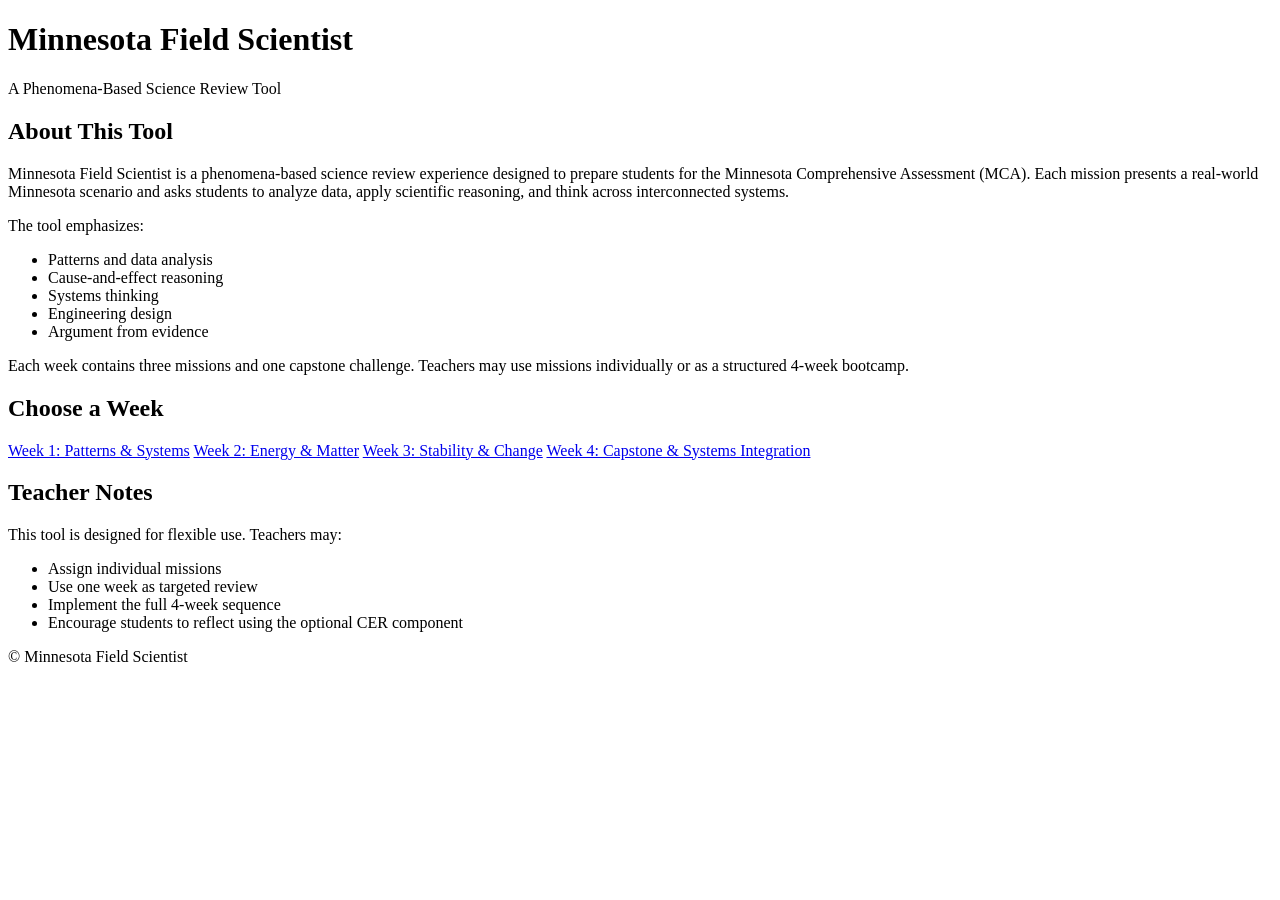
==== index.html @ b295686a "Create index.html" ====
<!DOCTYPE html>
<html>
<head>
<meta charset="UTF-8">
<title>Minnesota Field Scientist</title>
<link rel="stylesheet" href="style.css">
</head>

<body>

<header>
<h1>Minnesota Field Scientist</h1>
<p>A Phenomena-Based Science Review Tool</p>
</header>

<div class="container">

<div class="card">
<h2>About This Tool</h2>
<p>
Minnesota Field Scientist is a phenomena-based science review experience designed to prepare students for the Minnesota Comprehensive Assessment (MCA). Each mission presents a real-world Minnesota scenario and asks students to analyze data, apply scientific reasoning, and think across interconnected systems.
</p>

<p>
The tool emphasizes:
</p>

<ul>
<li>Patterns and data analysis</li>
<li>Cause-and-effect reasoning</li>
<li>Systems thinking</li>
<li>Engineering design</li>
<li>Argument from evidence</li>
</ul>

<p>
Each week contains three missions and one capstone challenge. Teachers may use missions individually or as a structured 4-week bootcamp.
</p>
</div>

<div class="card">
<h2>Choose a Week</h2>

<div class="week-links">
<a href="week1.html">Week 1: Patterns & Systems</a>
<a href="week2.html">Week 2: Energy & Matter</a>
<a href="week3.html">Week 3: Stability & Change</a>
<a href="week4.html">Week 4: Capstone & Systems Integration</a>
</div>

</div>

<div class="card">
<h2>Teacher Notes</h2>
<p>
This tool is designed for flexible use. Teachers may:
</p>
<ul>
<li>Assign individual missions</li>
<li>Use one week as targeted review</li>
<li>Implement the full 4-week sequence</li>
<li>Encourage students to reflect using the optional CER component</li>
</ul>
</div>

</div>

<footer>
<p>© Minnesota Field Scientist</p>
</footer>

</body>
</html>
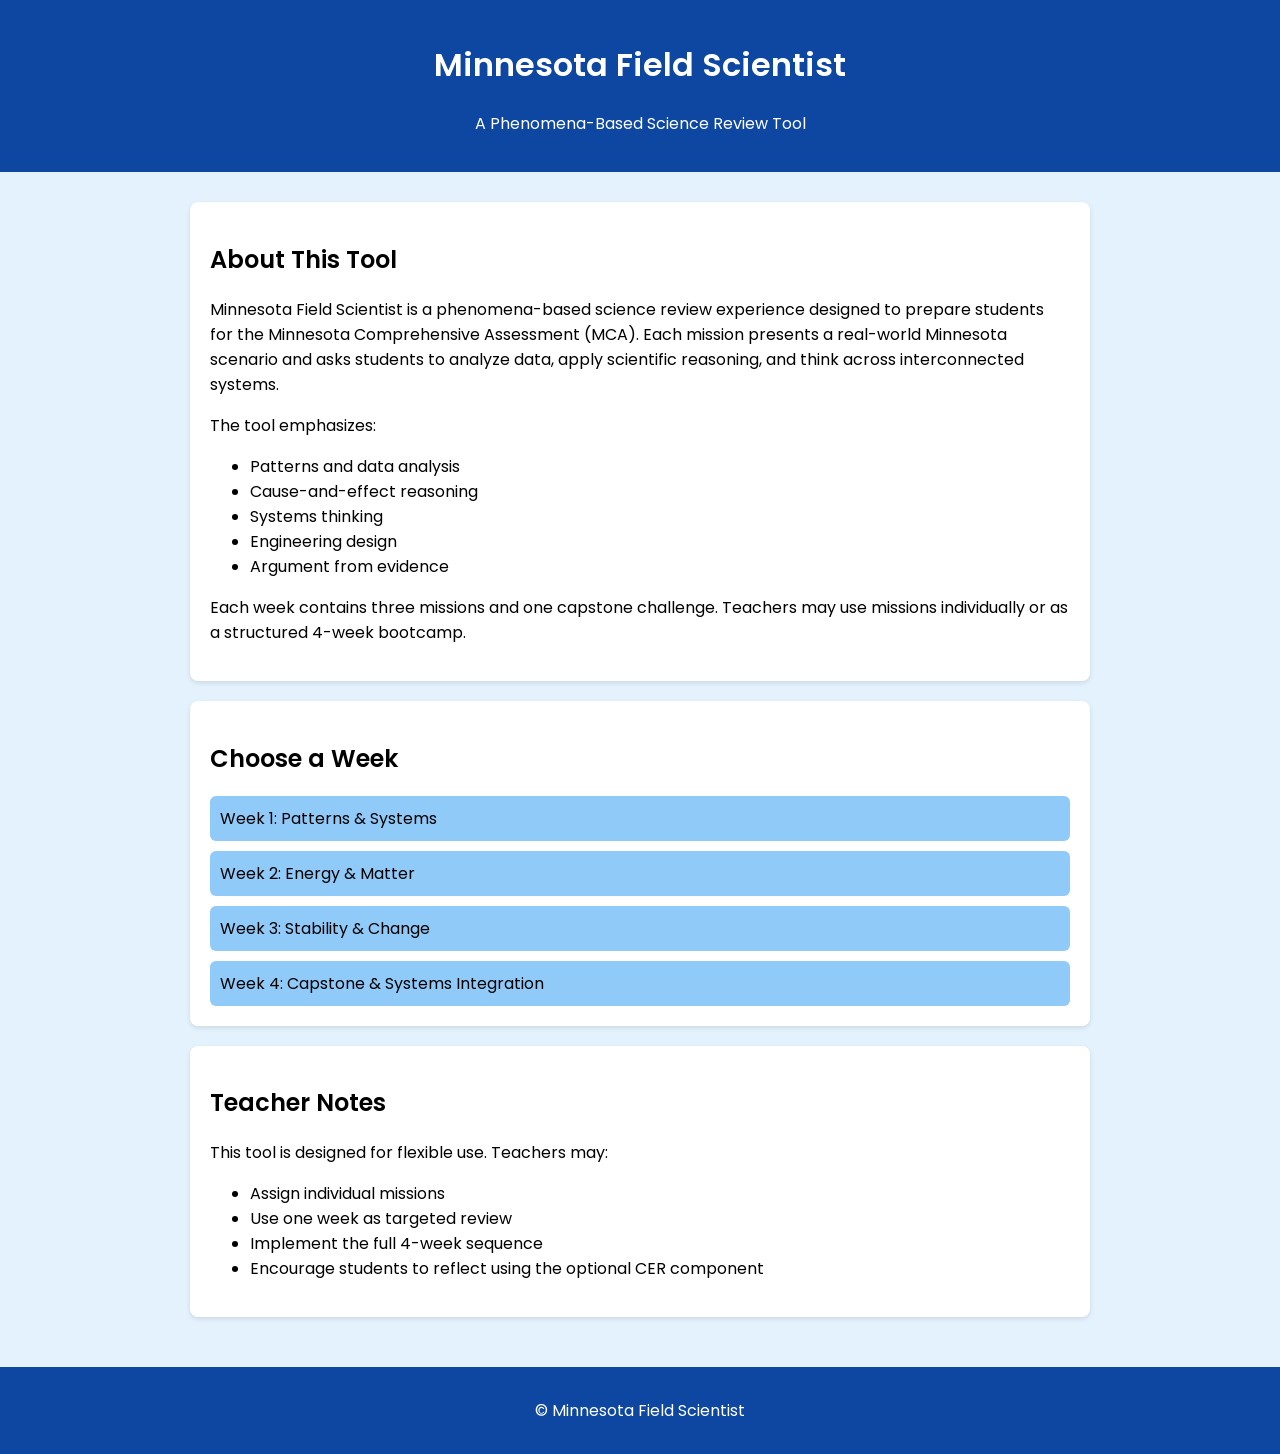
==== commit a198477b: "Update index.html" ====
--- a/index.html
+++ b/index.html
@@ -3,6 +3,7 @@
 <head>
 <meta charset="UTF-8">
 <title>Minnesota Field Scientist</title>
+<link href="https://fonts.googleapis.com/css2?family=Poppins:wght@400;600&display=swap" rel="stylesheet">
 <link rel="stylesheet" href="style.css">
 </head>
 
--- a/style.css
+++ b/style.css
@@ -0,0 +1,54 @@
+body {
+margin:0;
+font-family: 'Poppins', sans-serif;
+background:#e3f2fd;
+}
+
+header {
+background:#0d47a1;
+color:white;
+padding:20px;
+text-align:center;
+}
+
+.container {
+padding:30px;
+max-width:900px;
+margin:auto;
+}
+
+.card {
+background:white;
+padding:20px;
+border-radius:8px;
+margin-bottom:20px;
+box-shadow:0 2px 5px rgba(0,0,0,0.1);
+}
+
+.week-links {
+display:flex;
+flex-direction:column;
+gap:10px;
+}
+
+.week-links a {
+text-decoration:none;
+background:#90caf9;
+padding:10px;
+border-radius:6px;
+color:black;
+}
+
+.week-links a:hover {
+background:#64b5f6;
+}
+
+footer {
+text-align:center;
+padding:15px;
+background:#0d47a1;
+color:white;
+}
+h1, h2 {
+font-weight: 600;
+}
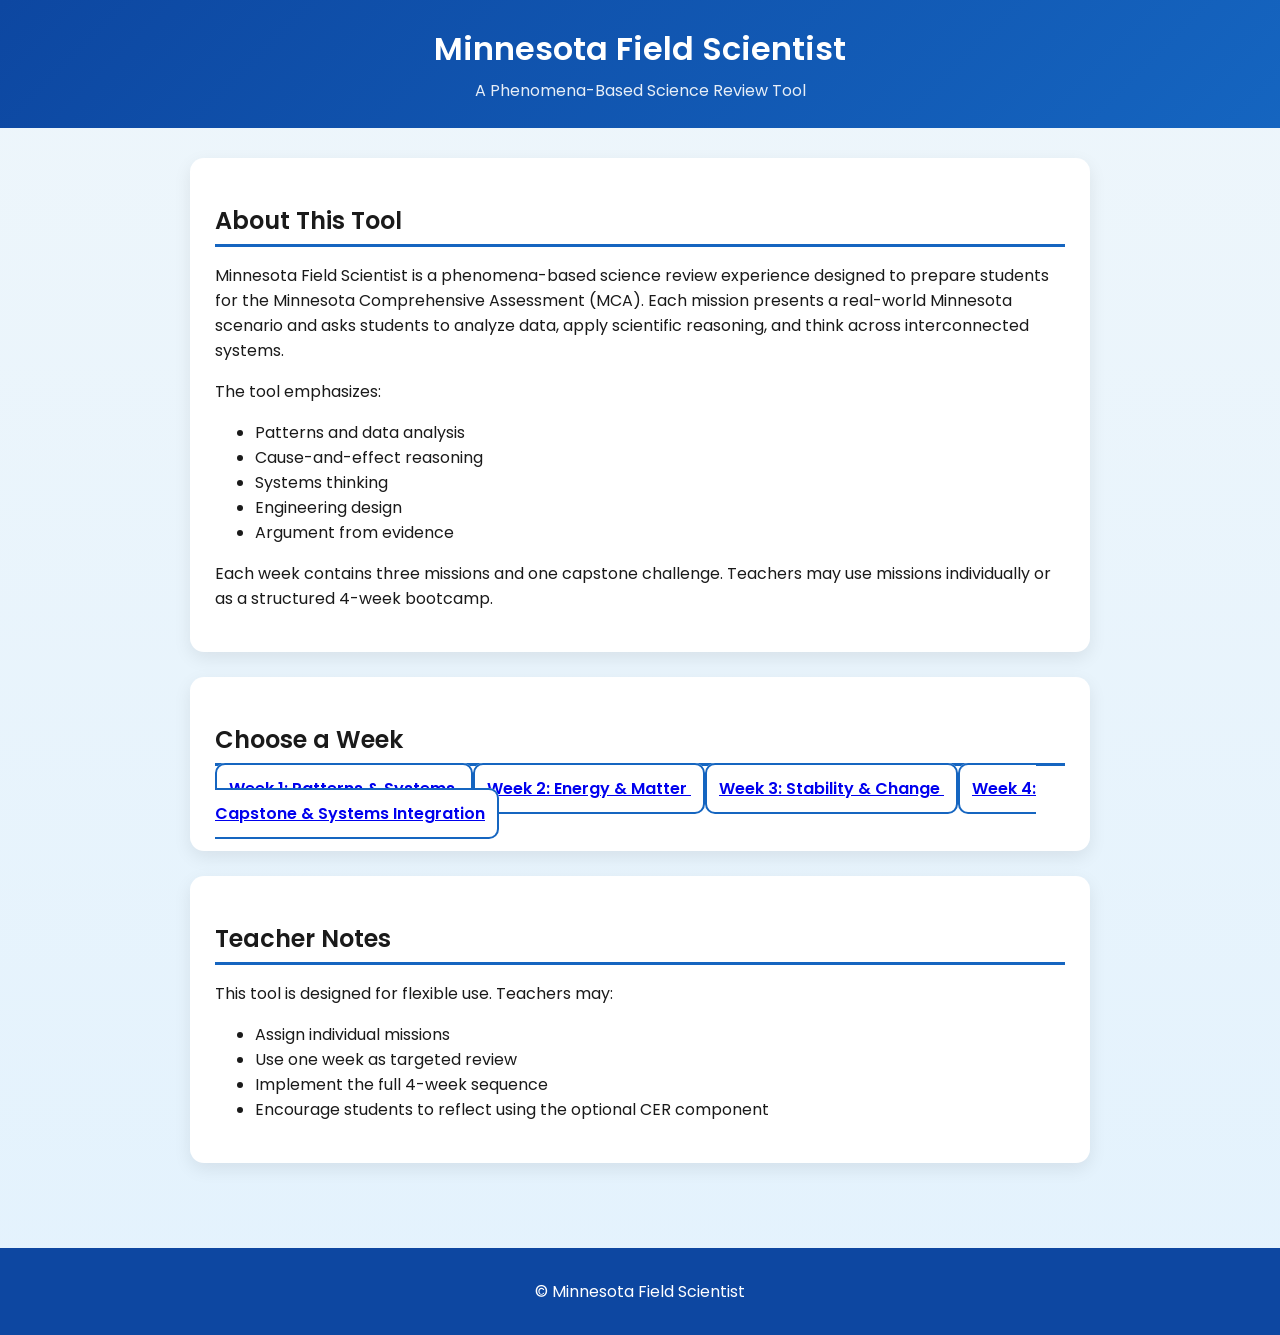
==== commit 8534abc8: "Update index.html" ====
--- a/index.html
+++ b/index.html
@@ -42,11 +42,24 @@
 <div class="card">
 <h2>Choose a Week</h2>
 
-<div class="week-links">
-<a href="week1.html">Week 1: Patterns & Systems</a>
-<a href="week2.html">Week 2: Energy & Matter</a>
-<a href="week3.html">Week 3: Stability & Change</a>
-<a href="week4.html">Week 4: Capstone & Systems Integration</a>
+<div class="missionList">
+
+<a class="missionBtn" href="week1.html">
+Week 1: Patterns & Systems
+</a>
+
+<a class="missionBtn" href="week2.html">
+Week 2: Energy & Matter
+</a>
+
+<a class="missionBtn" href="week3.html">
+Week 3: Stability & Change
+</a>
+
+<a class="missionBtn" href="week4.html">
+Week 4: Capstone & Systems Integration
+</a>
+
 </div>
 
 </div>
--- a/style.css
+++ b/style.css
@@ -1,54 +1,184 @@
+@import url('https://fonts.googleapis.com/css2?family=Poppins:wght@400;600&display=swap');
+
+/* =============================
+   GLOBAL STYLES
+============================= */
+
 body {
-margin:0;
+margin: 0;
 font-family: 'Poppins', sans-serif;
-background:#e3f2fd;
+background: linear-gradient(to bottom, #eef6fb, #e3f2fd);
+color: #1a1a1a;
 }
 
+/* =============================
+   HEADER
+============================= */
+
 header {
-background:#0d47a1;
-color:white;
-padding:20px;
-text-align:center;
+background: linear-gradient(135deg, #0d47a1, #1565c0);
+color: white;
+padding: 25px;
+text-align: center;
 }
 
-.container {
-padding:30px;
-max-width:900px;
-margin:auto;
+header h1 {
+margin: 0;
+font-weight: 600;
 }
 
-.card {
-background:white;
-padding:20px;
-border-radius:8px;
-margin-bottom:20px;
-box-shadow:0 2px 5px rgba(0,0,0,0.1);
+header p {
+margin: 5px 0 0 0;
+opacity: 0.9;
 }
 
-.week-links {
-display:flex;
-flex-direction:column;
-gap:10px;
+/* =============================
+   LAYOUT
+============================= */
+
+.container {
+padding: 30px;
+max-width: 900px;
+margin: auto;
 }
 
-.week-links a {
-text-decoration:none;
-background:#90caf9;
-padding:10px;
-border-radius:6px;
-color:black;
+/* =============================
+   CARDS
+============================= */
+
+.card {
+background: white;
+padding: 25px;
+border-radius: 14px;
+margin-bottom: 25px;
+box-shadow: 0 6px 18px rgba(0,0,0,0.08);
+transition: transform 0.2s ease, box-shadow 0.2s ease;
 }
 
-.week-links a:hover {
-background:#64b5f6;
+.card:hover {
+transform: translateY(-2px);
+box-shadow: 0 8px 22px rgba(0,0,0,0.12);
 }
 
-footer {
-text-align:center;
-padding:15px;
-background:#0d47a1;
-color:white;
-}
-h1, h2 {
+/* =============================
+   HEADINGS
+============================= */
+
+h2 {
+margin-bottom: 10px;
+border-bottom: 3px solid #1565c0;
+padding-bottom: 6px;
 font-weight: 600;
 }
+
+/* =============================
+   MISSION BUTTONS
+============================= */
+
+.missionBtn {
+background: white;
+border: 2px solid #1565c0;
+padding: 12px;
+border-radius: 10px;
+text-align: left;
+cursor: pointer;
+font-weight: 600;
+transition: all 0.2s ease;
+}
+
+.missionBtn:hover {
+background: #1565c0;
+color: white;
+}
+
+.missionBtn.completed {
+background: #4caf50;
+border-color: #4caf50;
+color: white;
+}
+
+/* =============================
+   QUESTIONS
+============================= */
+
+p strong {
+display: block;
+margin-top: 15px;
+font-size: 1.05rem;
+}
+
+input[type="radio"] {
+margin-right: 8px;
+margin-top: 6px;
+}
+
+/* =============================
+   REVIEW BOX
+============================= */
+
+.reviewBox {
+background: #f1f8e9;
+padding: 12px;
+border-radius: 8px;
+margin-bottom: 12px;
+border-left: 4px solid #4caf50;
+}
+
+/* =============================
+   TABLE STYLING
+============================= */
+
+table {
+width: 100%;
+border-collapse: collapse;
+margin-top: 12px;
+margin-bottom: 18px;
+}
+
+th {
+background-color: #1565c0;
+color: white;
+padding: 10px;
+text-align: center;
+}
+
+td {
+padding: 8px;
+text-align: center;
+border: 1px solid #ddd;
+}
+
+tr:nth-child(even) {
+background-color: #f2f6fb;
+}
+
+/* =============================
+   PROGRESS BAR
+============================= */
+
+.progress {
+height: 20px;
+background: #cfd8dc;
+border-radius: 10px;
+overflow: hidden;
+margin-top: 10px;
+}
+
+.bar {
+height: 100%;
+background: #4caf50;
+width: 0%;
+transition: width 0.3s ease;
+}
+
+/* =============================
+   FOOTER
+============================= */
+
+footer {
+text-align: center;
+padding: 15px;
+background: #0d47a1;
+color: white;
+margin-top: 30px;
+}
